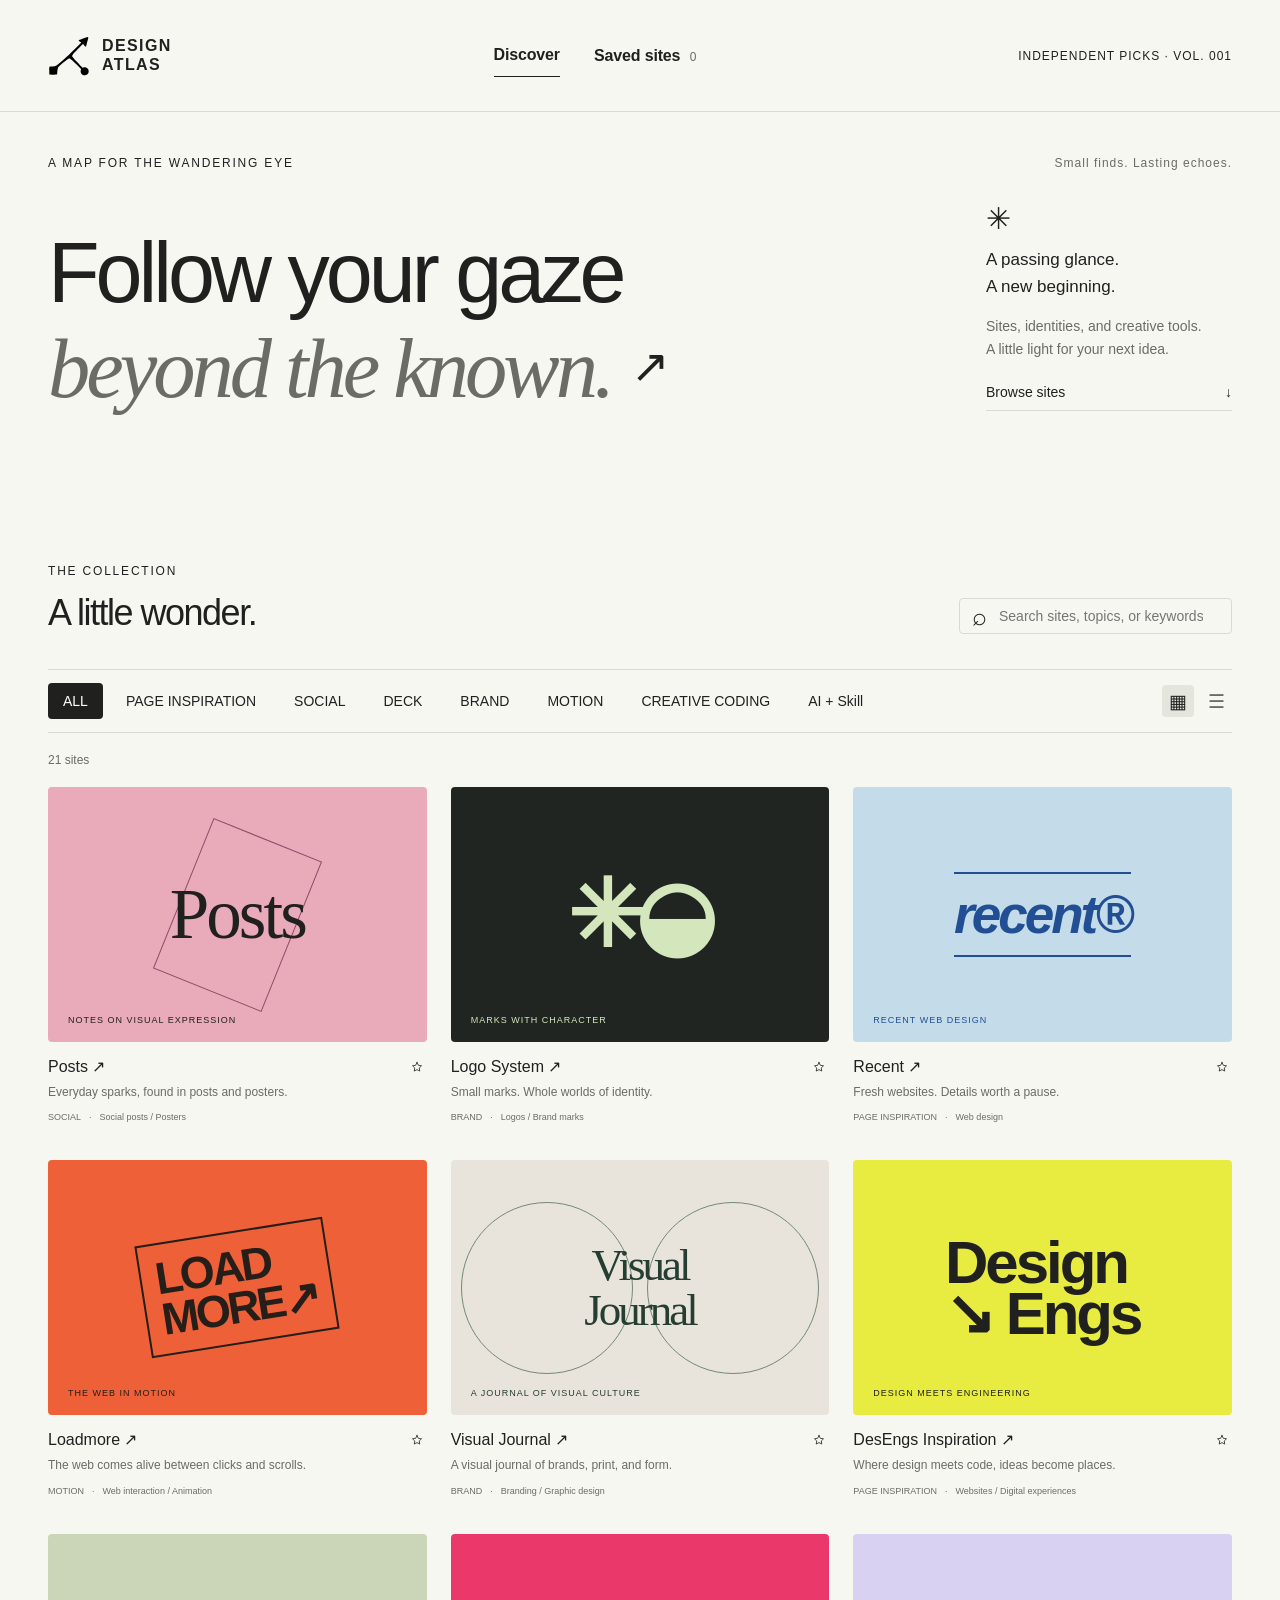
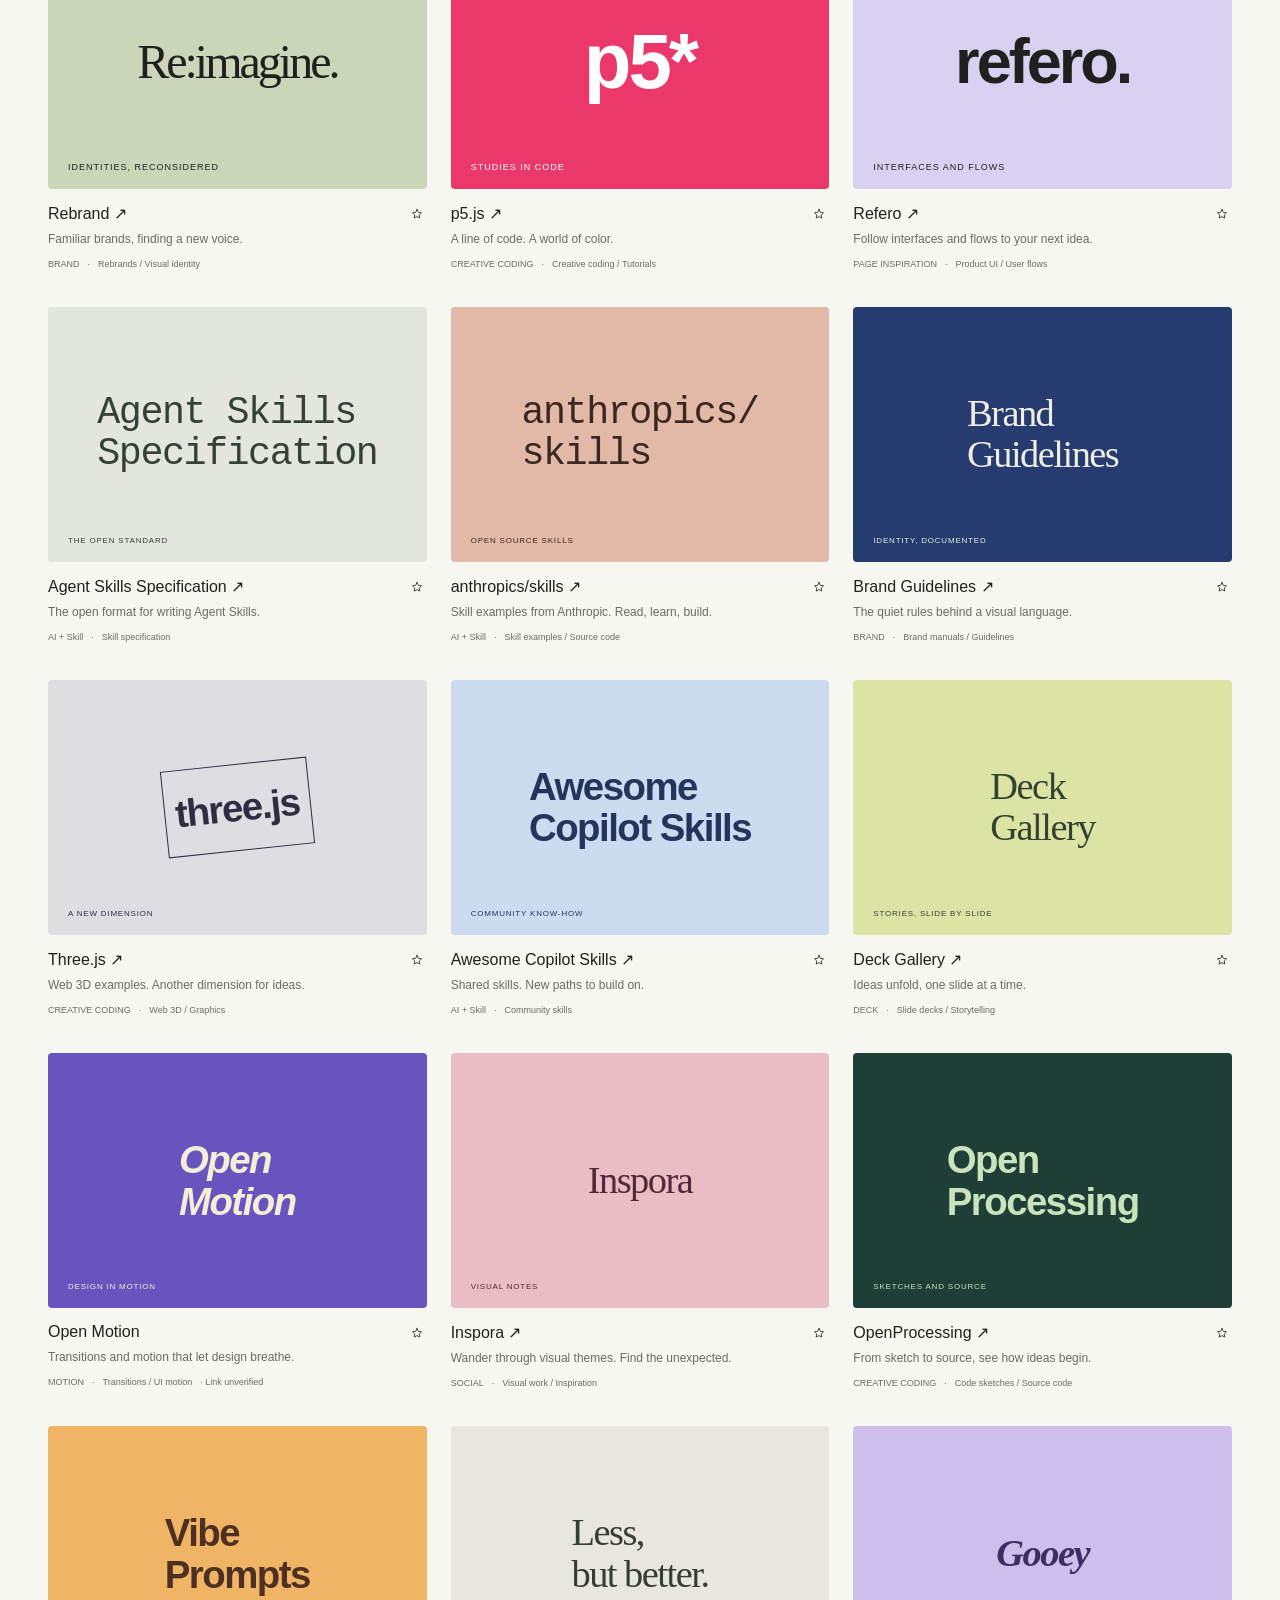
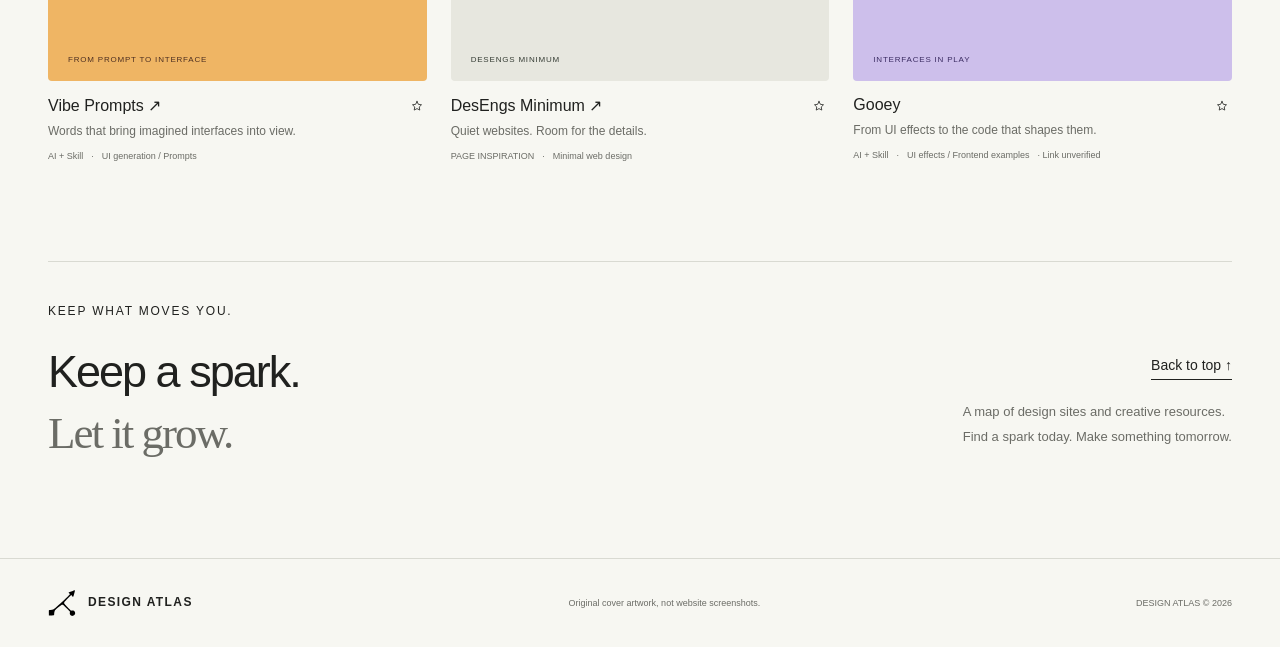
==== prototype/preview.html @ 6c162441 "feat: add Design Atlas site" ====
<!doctype html>
<html lang="en">
<head><meta charset="UTF-8"><meta name="viewport" content="width=device-width, initial-scale=1"><meta name="theme-color" content="#f7f7f2"><meta name="color-scheme" content="light"><meta name="description" content="A curated map of design sites, visual references, and creative tools. Wander, save, return."><meta property="og:type" content="website"><meta property="og:site_name" content="DESIGN ATLAS"><meta property="og:title" content="DESIGN ATLAS — Follow your gaze beyond the known."><meta property="og:description" content="A curated map of design sites, visual references, and creative tools."><meta property="og:image" content="social-card.png"><meta property="og:image:width" content="1200"><meta property="og:image:height" content="630"><meta property="og:image:alt" content="DESIGN ATLAS — Follow your gaze beyond the known."><meta name="twitter:card" content="summary_large_image"><meta name="twitter:title" content="DESIGN ATLAS"><meta name="twitter:description" content="A curated map of design sites, visual references, and creative tools."><meta name="twitter:image" content="social-card.png"><title>DESIGN ATLAS — Design sites & creative resources</title><link rel="icon" href="logo.svg" type="image/svg+xml"><link rel="apple-touch-icon" href="apple-touch-icon.png"><style>:root{--bg:#f7f7f2;--ink:#20211f;--muted:#6b6c66;--line:#d9dad2;--space:48px;--radius:4px;--sans:Arial,"PingFang SC","Microsoft YaHei",sans-serif}*{box-sizing:border-box}html{scroll-behavior:smooth;scroll-padding-top:24px}body{margin:0;background:var(--bg);color:var(--ink);font-family:var(--sans);-webkit-font-smoothing:antialiased}a{color:inherit;text-decoration:none}button,input{font:inherit;color:inherit}button{cursor:pointer;background:none;border:0}a:focus-visible,button:focus-visible,input:focus-visible{outline:2px solid #3a5fc9;outline-offset:5px}header,main,footer{max-width:1700px;margin:auto;padding-left:var(--space);padding-right:var(--space)}header{height:112px;display:flex;align-items:center;justify-content:space-between;border-bottom:1px solid var(--line)}.brand{display:flex;align-items:center;gap:12px;font-size:25px;font-weight:650;letter-spacing:-1px}.mark{font-size:51px;line-height:.8;transform:rotate(-7deg)}.brand-en{display:block;font-size:9px;letter-spacing:1.4px;margin-top:5px}nav{display:flex;gap:34px;align-items:center;font-size:13px}nav a,nav button{padding:12px 0}nav .current{border-bottom:1px solid var(--ink)}#saved-count{font-size:10px;margin-left:5px;color:var(--muted)}.edition{font-size:11px;letter-spacing:1px}.intro{padding:44px 0 55px}.eyebrow{font-size:10px;letter-spacing:1.8px}.intro>.eyebrow{display:flex;justify-content:space-between}.intro>.eyebrow span{letter-spacing:1px;color:var(--muted)}.intro-main{display:flex;justify-content:space-between;align-items:end;margin-top:31px}h1{margin:0;font-weight:500;font-size:clamp(46px,6.1vw,92px);line-height:1.18;letter-spacing:-4px}.serif{font-family:"Songti SC","STSong",Georgia,serif}h1 sup{font-family:Arial;font-size:46px;vertical-align:top;margin-left:20px;position:relative;top:20px}.intro-note{width:246px;padding-bottom:5px}.small-star{font-size:30px}.intro-note p{font-size:17px;line-height:1.6;margin:10px 0}.intro-note .muted{font-size:12px;color:var(--muted);margin-top:15px}.intro-note a{font-size:12px;display:flex;justify-content:space-between;border-bottom:1px solid var(--line);padding:14px 0 10px}.section-line{display:flex;align-items:center;justify-content:space-between;margin-bottom:17px}.section-line h2{font-size:12px;font-weight:500;margin:0}.section-line h2 span{font-size:9px;margin-left:14px;letter-spacing:1px;color:var(--muted)}.section-line>span{font-size:10px;color:var(--muted)}.feature-grid{display:grid;grid-template-columns:1.35fr 1fr;gap:24px}.cover{height:420px;position:relative;overflow:hidden;padding:24px;display:flex;flex-direction:column;justify-content:space-between;transition:filter .25s}.feature:hover .cover{filter:brightness(.95)}.cover-top,.cover-bottom{display:flex;justify-content:space-between;position:relative;z-index:2;font-size:9px;letter-spacing:1px}.rebrand{background:#cadb3e;color:#24271e}.reb-type{font-size:clamp(46px,5.7vw,86px);letter-spacing:-5px;line-height:.94;position:relative;z-index:2;font-weight:600}.reb-type em{font-family:Georgia,serif;font-weight:400}.reb-emblem{position:absolute;right:17px;bottom:32px;font-size:270px;line-height:1;color:#52602f;transform:rotate(12deg)}.creative{background:#6042d7;color:#f0f7ac}.creative-type{font-size:clamp(40px,4.7vw,68px);line-height:.97;letter-spacing:-3px;z-index:2}.creative-type em{font-family:Georgia,serif;font-weight:400}.orbit{position:absolute;right:-55px;top:10px;width:310px;height:390px;transform:rotate(28deg)}.orbit i{position:absolute;border:1px solid #c4eda9;border-radius:50%;height:100%;width:100%}.orbit i:nth-child(2){width:75%;left:12.5%}.orbit i:nth-child(3){width:50%;left:25%}.orbit i:nth-child(4){width:25%;left:37.5%}.orbit i:nth-child(5){height:50%;top:25%}.feature-info{display:flex;justify-content:space-between;align-items:start;padding:19px 0}.feature-info h3{font-size:19px;font-weight:500;margin:0}.feature-info h3 span{font-size:15px;margin-left:8px}.feature-info p{font-size:12px;color:var(--muted);margin:9px 0 0}.tag{font-size:10px;border:1px solid var(--line);border-radius:var(--radius);padding:6px 10px;white-space:nowrap}.library{padding-top:90px}.library-heading{display:flex;justify-content:space-between;align-items:end;margin-bottom:35px}.library-heading h2{font-size:36px;font-weight:500;letter-spacing:-1.5px;margin:13px 0 0}.library-heading sup{font:12px Arial;vertical-align:top;margin:5px 0 0 12px;color:var(--muted)}.search{display:flex;align-items:center;gap:10px;width:300px;height:36px;border:1px solid var(--line);padding:0 12px;transition:border-color .2s}.search:hover,.search:focus-within{border-color:var(--ink)}.search>span{font-size:25px}.search input{width:100%;background:transparent;border:0;font-size:12px;min-width:0}.search input:focus{outline:none}.search kbd{font-size:11px;border:1px solid var(--line);padding:2px 5px;color:var(--muted)}.toolbar{border-top:1px solid var(--line);border-bottom:1px solid var(--line);display:flex;justify-content:space-between;align-items:center;gap:20px;padding:13px 0}.filters{display:flex;gap:8px;flex-wrap:wrap}.filters button{font-size:12px;padding:10px 15px;border-radius:var(--radius)}.filters button.active{background:var(--ink);color:white}.filters button span{margin-left:8px;font-size:9px}.filters button:hover:not(.active){background:#e7e8e0}.views{display:flex;gap:6px}.views button{height:32px;width:32px;font-size:19px;color:var(--muted)}.views button.active{color:var(--ink);background:#e4e5dc}.results-bar{display:flex;align-items:center;gap:18px;margin:20px 0;font-size:10px;color:var(--muted)}.results-bar button{font-size:10px;text-decoration:underline}.collection{display:grid;grid-template-columns:repeat(3,minmax(0,1fr));gap:38px 24px}.site{min-width:0}.site-art{display:flex;height:255px;position:relative;overflow:hidden;align-items:center;justify-content:center;padding:24px;transition:transform .25s}.site-art:hover{transform:translateY(-3px)}.art-title{font-size:48px;letter-spacing:-3px;font-weight:600;position:relative;z-index:1}.art-label{position:absolute;left:20px;bottom:17px;font:9px Arial;letter-spacing:1px}.art-number{position:absolute;top:18px;right:18px;font-size:10px}.site-info{padding-top:15px;display:flex;justify-content:space-between;align-items:start;gap:12px}.site h3{font-size:16px;font-weight:500;margin:0 0 7px}.site p{font-size:11px;color:var(--muted);margin:0;line-height:1.6}.site-meta{display:flex;gap:8px;margin-top:10px;font-size:9px;color:var(--muted)}.save{display:flex;align-items:center;justify-content:center;flex-shrink:0;width:20px;height:20px;padding:0;border:0;border-radius:var(--radius);font-size:17px;transition:background .2s}.save[aria-pressed=true]{background:transparent;color:var(--ink)}.posts{background:#e9aaba}.posts .art-title{font-family:Georgia;font-size:71px;font-weight:400}.posts:before{content:"";width:115px;height:160px;position:absolute;border:1px solid #8c4c67;transform:rotate(22deg)}.logo{background:#202521;color:#d4e7bc}.logo .art-title{font-size:93px;letter-spacing:-18px;margin-left:-15px}.recent{background:#c4dbea;color:#224f94}.recent .art-title{font-size:53px;font-style:italic;border-top:2px solid;border-bottom:2px solid;padding:10px 0}.loadmore{background:#ee6037;color:#251e19}.loadmore .art-title{font-size:45px;line-height:.9;transform:rotate(-9deg);border:2px solid;padding:14px}.visual{background:#e8e4db;color:#263d32}.visual .art-title{font-family:Georgia;font-size:45px;font-weight:400;text-align:center;line-height:1}.visual:before,.visual:after{content:"";position:absolute;width:170px;height:170px;border:1px solid #738977;border-radius:50%}.visual:before{left:10px}.visual:after{right:10px}.desengs{background:#e8eb40}.desengs .art-title{font-size:60px;line-height:.85}.mini-rebrand{background:#cbd5b8}.mini-rebrand .art-title{font-family:Georgia;font-weight:400;font-size:48px}.p5{background:#eb386b;color:white}.p5 .art-title{font-size:78px}.refero{background:#d8d1f2}.refero .art-title{font-size:63px}.collection.list{display:block}.list .site{display:grid;grid-template-columns:145px 1fr;gap:24px;border-bottom:1px solid var(--line);padding:18px 0}.list .site-art{height:96px;padding:10px}.list .art-title{font-size:25px;letter-spacing:-1px}.list .art-label,.list .art-number{display:none}.list .site-info{align-items:center;padding:0}.list .site-meta{margin-top:7px}#empty{text-align:center;padding:80px 20px;border-bottom:1px solid var(--line)}#empty h3{font-size:25px;font-weight:400}#empty p{font-size:13px;color:var(--muted)}#empty button{margin:15px 0;text-decoration:underline}.about{position:relative;margin-top:100px;border-top:1px solid var(--line);padding:42px 0 70px}.about h2{font-size:45px;line-height:1.35;font-weight:400;letter-spacing:-2px;margin:24px 0}.about h2 span{font-family:"Songti SC",Georgia,serif;color:var(--muted)}.about p{font-size:13px;line-height:1.9;color:var(--muted)}.about-return{font-size:12px;border-bottom:1px solid;padding-bottom:6px}footer{border-top:1px solid var(--line);display:flex;justify-content:space-between;align-items:center;gap:20px;padding-top:30px;padding-bottom:30px}footer .brand{font-size:18px}footer .mark{font-size:30px}footer p,footer>span{font-size:9px;color:var(--muted)}#toast{position:fixed;bottom:25px;left:50%;transform:translate(-50%,20px);background:var(--ink);color:white;padding:12px 22px;font-size:12px;opacity:0;pointer-events:none;transition:.2s;z-index:10}#toast.show{opacity:1;transform:translate(-50%,0)}.skip{position:fixed;top:-100px;left:20px;z-index:20;background:white;padding:12px}.skip:focus{top:10px}[hidden]{display:none!important}@media(min-width:1500px){.cover{height:490px}.site-art{height:300px}}@media(max-width:1000px){:root{--space:28px}.edition{display:none}.cover{height:340px}.reb-emblem{font-size:210px;right:0}.site-art{height:210px}.art-title{font-size:37px}.intro-note{width:220px}.intro-main{gap:20px}.creative-type{font-size:46px}.collection{gap:30px 18px}.desengs .art-title{font-size:45px}}@media(max-width:700px){:root{--space:20px}header{height:85px}nav{gap:18px;font-size:11px}.brand{font-size:21px}.mark{font-size:42px}.brand-en{font-size:7px}.intro{padding:27px 0 38px}.intro>.eyebrow span{display:none}.intro-main{display:block;margin-top:24px}h1{font-size:53px;letter-spacing:-3px}h1 sup{font-size:27px;top:14px;margin-left:8px}.intro-note{width:100%;display:flex;align-items:center;justify-content:space-between;margin-top:23px;gap:15px}.small-star,.intro-note>p:not(.muted){display:none}.intro-note .muted{font-size:11px;margin:0}.intro-note a{width:125px;padding-top:5px}.feature-grid{grid-template-columns:1fr;gap:20px}.cover{height:340px}.reb-type{font-size:69px}.reb-emblem{font-size:240px}.creative-type{font-size:61px}.library{padding-top:50px}.library-heading{display:block;margin-bottom:24px}.library-heading h2{font-size:29px}.search{width:100%;margin-top:25px}.toolbar{align-items:start;gap:6px}.filters{gap:0}.filters button{padding:9px;font-size:11px}.views{gap:0}.views button{width:28px}.collection{grid-template-columns:repeat(2,minmax(0,1fr));gap:28px 14px}.site-art{height:180px;padding:12px}.art-title,.mini-rebrand .art-title{font-size:29px;letter-spacing:-1px}.posts .art-title{font-size:44px}.logo .art-title{font-size:68px}.recent .art-title{font-size:29px}.loadmore .art-title{font-size:25px}.visual .art-title{font-size:28px}.desengs .art-title{font-size:36px}.p5 .art-title{font-size:55px}.refero .art-title{font-size:40px}.art-label{font-size:7px;left:12px;bottom:12px}.site h3{font-size:14px}.site p{font-size:10px}.site-meta{font-size:8px;gap:5px}.save{width:20px;height:20px;font-size:14px}.site-info{gap:6px}.about{margin-top:65px;padding-bottom:40px}.about h2{font-size:35px}.about p{position:static;font-size:12px;margin-bottom:25px}footer{flex-wrap:wrap;gap:15px}footer p{order:3;width:100%;margin:0}.list .site{grid-template-columns:95px 1fr;gap:14px}}@media(prefers-reduced-motion:reduce){html{scroll-behavior:auto}*{transition:none!important}}
.brand-name{font-size:16px;font-weight:650;line-height:1.15;letter-spacing:1.4px}footer .brand-name{font-size:12px}
.logo-mark{display:block;width:42px;height:auto;flex-shrink:0}footer .logo-mark{width:28px}@media(max-width:700px){header .logo-mark{width:34px}}
button,input,select,textarea,.search,.site,.site-art,.cover,.tag,.search kbd,#toast{border-radius:var(--radius)}
.save-icon{width:12px;height:12px;display:block;fill:none;stroke:currentColor;stroke-width:1.6;stroke-linecap:round;stroke-linejoin:round}.save[aria-pressed=true] .save-icon{fill:currentColor}
.about{display:grid;grid-template-columns:minmax(0,1fr) minmax(0,1fr);column-gap:32px}.about>.eyebrow{grid-column:1/-1}.about-aside{align-self:center;justify-self:end;display:flex;flex-direction:column;align-items:flex-end;gap:20px;max-width:100%;min-width:0}.about-aside p{position:static;margin:0}.about-return{align-self:flex-end}
@media(max-width:700px){.about{grid-template-columns:minmax(0,1fr)}.save-icon{width:12px;height:12px}.about-aside{width:100%}}

.resource-art .art-title{font-size:clamp(24px,3vw,46px);line-height:1.08;letter-spacing:-1.5px;max-width:100%;overflow-wrap:anywhere}.resource-art .art-label{font-size:8px;letter-spacing:.8px}.skill-spec{background:#e3e6de;color:#344137}.skill-spec .art-title,.anthropic-art .art-title{font-family:monospace;font-weight:500}.anthropic-art{background:#e2b8a6;color:#3b2721}.guidelines-art{background:#263c71;color:#efeddf}.guidelines-art .art-title{font-family:Georgia,serif;font-weight:400}.three-art{background:#dedde2;color:#302c41}.three-art .art-title{border:1px solid;padding:22px 10px;transform:rotate(-6deg)}.copilot-art{background:#ccdbf0;color:#25345b}.deck-art{background:#dce4a5;color:#334231}.deck-art .art-title{font-family:Georgia,serif;font-weight:400}.motion-art{background:#6754be;color:#f2efd6}.motion-art .art-title{font-style:italic}.inspora-art{background:#e9bdc3;color:#522938}.inspora-art .art-title{font-family:Georgia,serif;font-weight:400}.processing-art{background:#203e38;color:#c9e3ba}.vibe-art{background:#efb564;color:#4e3022}.site-meta{flex-wrap:wrap}.link-pending{white-space:nowrap}.collection.list .resource-art .art-title{font-size:20px;letter-spacing:-.5px}.collection.list .three-art .art-title{padding:7px 3px}@media(max-width:700px){.resource-art .art-title{font-size:23px;letter-spacing:-.8px}.resource-art .art-label{font-size:6px;letter-spacing:.3px}.three-art .art-title{padding:18px 5px}.collection.list .resource-art .art-title{font-size:15px}}

.minimum-art{background:#e7e7df;color:#363d35}.minimum-art .art-title{font-family:Georgia,serif;font-weight:400}.gooey-art{background:#cdbfeb;color:#3c2d63}.gooey-art .art-title{font-family:Georgia,serif;font-weight:700;font-style:italic}

.library-heading h1{font-size:36px;font-weight:500;line-height:1.3;letter-spacing:-1.5px;margin:13px 0 0}.favorites-toolbar{justify-content:flex-end}.empty-discover{display:inline-block;font-size:13px;text-decoration:underline;margin:15px}.favorites-toolbar+.results-bar{margin-top:20px}[data-page="favorites"] #library{min-height:50vh}@media(max-width:700px){.library-heading h1{font-size:29px}}
.intro h1 .serif{color:var(--muted);font-style:italic}
.intro h1{font-size:clamp(52px,6.6vw,100px);line-height:1.12}
@media(max-width:700px){.intro h1{font-size:58px;line-height:1.08}}
header nav{font-size:16px;font-weight:600;letter-spacing:-.15px}
header #saved-count{font-size:11px;font-weight:400;letter-spacing:0}
@media(max-width:700px){header nav{font-size:14px;font-weight:600}}
@media(max-width:700px){
  .site h3{font-size:16px}
  .site p{font-size:14px;line-height:1.5}
  .site-meta{font-size:11px;line-height:1.4}
  .art-label,.resource-art .art-label{font-size:10px}
  .search input{font-size:14px}
  #empty p,.empty-discover{font-size:14px}
  .about p{font-size:14px}
  footer p,footer>span{font-size:11px}
}
@media(min-width:701px){
  .search{width:273px}
  .eyebrow{font-size:12px}
  .edition,header #saved-count{font-size:12px}
  .intro-note .muted,.intro-note a{font-size:14px}
  .search input{font-size:14px}
  .filters button{font-size:14px}
  .results-bar,.results-bar button{font-size:12px}
  .site p{font-size:12px}
  .about-return{font-size:14px}
  #toast{font-size:14px}
}
.noscript{margin:0;padding:12px var(--space);background:var(--ink);color:#fff;text-align:center;font-size:14px}
.save{position:relative}
.save::before{content:"";position:absolute;inset:-12px}
</style></head>
<body data-page="discover">
<a class="skip" href="#library">Skip to collection</a>
<noscript><p class="noscript">JavaScript is required for search, filters, and saved sites.</p></noscript>
<header><a class="brand" href="preview.html"><svg class="logo-mark" aria-hidden="true" focusable="false" width="200" height="200" viewBox="0 0 200 200" fill="none" xmlns="http://www.w3.org/2000/svg"><path fill-rule="evenodd" clip-rule="evenodd" d="M180.343 11.7391C176.427 13.2527 167.527 16.5143 160.564 18.9876C153.602 21.4608 147.412 23.9453 146.809 24.5072C145.011 26.1826 146.364 27.8939 152.621 31.8593C155.883 33.9261 158.56 35.8525 158.569 36.1411C158.579 36.4296 144.791 50.2905 127.93 66.9427C91.0803 103.336 49.4976 140.283 40.2982 144.806C33.2364 148.278 26.5401 149.889 16.5756 150.514C12.2243 150.786 8.03438 151.335 7.26459 151.734C5.97897 152.399 5.88246 153.925 6.07787 170.555L6.29069 188.652L23.9918 188.867C35.109 189.002 42.0521 188.781 42.6589 188.274C43.2681 187.765 43.8085 183.854 44.121 177.697C44.7128 166.022 46.8884 156.787 50.3125 151.411C52.8734 147.39 64.2565 137.757 85.7852 121.391C98.4997 111.726 100.784 110.798 105.82 113.254C109.065 114.837 143.817 147.515 153.978 158.538L157.676 162.551L156.583 165.639C155.036 170.014 155.179 176.88 156.898 180.682C160.124 187.818 169.561 193.045 177.01 191.822C181.493 191.086 187.623 187.661 189.943 184.598C198.053 173.885 193.488 158.742 180.84 154.401C176.319 152.849 173.031 152.862 168.389 154.45L164.687 155.716L156.052 147.077C143.016 134.034 119.71 108.877 117.249 105.19C114.384 100.899 114.445 97.7052 117.472 93.4943C119.954 90.0431 165.55 43.1807 166.409 43.1991C166.676 43.2046 169.03 45.8788 171.641 49.1427C179.247 58.6509 180.477 58.2444 183.872 45.104C185.106 40.3249 187.577 30.9203 189.361 24.2059C193.831 7.38475 193.346 6.71522 180.343 11.7391Z" fill="black"/></svg><span class="brand-name">DESIGN<br>ATLAS</span></a><nav aria-label="Main navigation"><a class="current" href="preview.html#library" id="explore" aria-current="page">Discover</a><a id="saved-nav" href="favorites-preview.html">Saved sites <span id="saved-count">0</span></a></nav><span class="edition">INDEPENDENT PICKS · VOL. 001</span></header>
<main>
<section class="intro"><div class="eyebrow">A MAP FOR THE WANDERING EYE <span>Small finds. Lasting echoes.</span></div><div class="intro-main"><h1>Follow your gaze<br><span class="serif">beyond the known.</span><sup>↗</sup></h1><div class="intro-note"><span class="small-star">✳</span><p>A passing glance.<br>A new beginning.</p><p class="muted">Sites, identities, and creative tools.<br>A little light for your next idea.</p><a href="#library">Browse sites <span>↓</span></a></div></div></section>
<section id="library" class="library" aria-labelledby="library-title"><div class="library-heading"><div><span class="eyebrow">THE COLLECTION</span><h2 id="library-title">A little wonder.</h2></div><label class="search"><span aria-hidden="true">⌕</span><input type="search" id="search" placeholder="Search sites, topics, or keywords" aria-label="Search sites, topics, or keywords"></label></div>
<div class="toolbar"><div class="filters" aria-label="Site categories"><button class="active" data-filter="ALL" aria-pressed="true">ALL</button><button data-filter="PAGE INSPIRATION" aria-pressed="false">PAGE INSPIRATION</button><button data-filter="SOCIAL" aria-pressed="false">SOCIAL</button><button data-filter="DECK" aria-pressed="false">DECK</button><button data-filter="BRAND" aria-pressed="false">BRAND</button><button data-filter="MOTION" aria-pressed="false">MOTION</button><button data-filter="CREATIVE CODING" aria-pressed="false">CREATIVE CODING</button><button data-filter="AI + Skill" aria-pressed="false">AI + Skill</button></div><div class="views" aria-label="View options"><button id="grid-view" class="active" aria-label="Grid view" aria-pressed="true">▦</button><button id="list-view" aria-label="List view" aria-pressed="false">☰</button></div></div>
<div class="results-bar"><span id="result-count" role="status" aria-live="polite">21 sites</span></div><div id="collection" class="collection"></div><div id="empty" hidden><h3>No sites found</h3><p>Try another word, or clear filters to see all sites.</p><button id="reset">View all sites ↗</button></div>
</section>
<section id="about" class="about"><span class="eyebrow">KEEP WHAT MOVES YOU.</span><h2>Keep a spark.<br><span>Let it grow.</span></h2><div class="about-aside"><a class="about-return" href="#">Back to top <span aria-hidden="true">↑</span></a><p>A map of design sites and creative resources.<br>Find a spark today. Make something tomorrow.</p></div></section>
</main><footer><a class="brand" href="#"><svg class="logo-mark" aria-hidden="true" focusable="false" width="200" height="200" viewBox="0 0 200 200" fill="none" xmlns="http://www.w3.org/2000/svg"><path fill-rule="evenodd" clip-rule="evenodd" d="M180.343 11.7391C176.427 13.2527 167.527 16.5143 160.564 18.9876C153.602 21.4608 147.412 23.9453 146.809 24.5072C145.011 26.1826 146.364 27.8939 152.621 31.8593C155.883 33.9261 158.56 35.8525 158.569 36.1411C158.579 36.4296 144.791 50.2905 127.93 66.9427C91.0803 103.336 49.4976 140.283 40.2982 144.806C33.2364 148.278 26.5401 149.889 16.5756 150.514C12.2243 150.786 8.03438 151.335 7.26459 151.734C5.97897 152.399 5.88246 153.925 6.07787 170.555L6.29069 188.652L23.9918 188.867C35.109 189.002 42.0521 188.781 42.6589 188.274C43.2681 187.765 43.8085 183.854 44.121 177.697C44.7128 166.022 46.8884 156.787 50.3125 151.411C52.8734 147.39 64.2565 137.757 85.7852 121.391C98.4997 111.726 100.784 110.798 105.82 113.254C109.065 114.837 143.817 147.515 153.978 158.538L157.676 162.551L156.583 165.639C155.036 170.014 155.179 176.88 156.898 180.682C160.124 187.818 169.561 193.045 177.01 191.822C181.493 191.086 187.623 187.661 189.943 184.598C198.053 173.885 193.488 158.742 180.84 154.401C176.319 152.849 173.031 152.862 168.389 154.45L164.687 155.716L156.052 147.077C143.016 134.034 119.71 108.877 117.249 105.19C114.384 100.899 114.445 97.7052 117.472 93.4943C119.954 90.0431 165.55 43.1807 166.409 43.1991C166.676 43.2046 169.03 45.8788 171.641 49.1427C179.247 58.6509 180.477 58.2444 183.872 45.104C185.106 40.3249 187.577 30.9203 189.361 24.2059C193.831 7.38475 193.346 6.71522 180.343 11.7391Z" fill="black"/></svg><span class="brand-name">DESIGN ATLAS</span></a><p>Original cover artwork, not website screenshots.</p><span>DESIGN ATLAS © 2026</span></footer><div id="toast" role="status" aria-live="polite"></div>
<script>const sites=[
 {id:'posts',name:'Posts',url:'https://posts.design/',category:'SOCIAL',"contentType":"Social posts / Posters",description:'Everyday sparks, found in posts and posters.',art:'posts',title:'Posts',label:'NOTES ON VISUAL EXPRESSION'},
 {id:'logo',name:'Logo System',url:'https://logosystem.co/',category:'BRAND',"contentType":"Logos / Brand marks",description:'Small marks. Whole worlds of identity.',art:'logo',title:'✳ ◒',label:'MARKS WITH CHARACTER'},
 {id:'recent',name:'Recent',url:'https://recent.design/',category:'PAGE INSPIRATION',"contentType":"Web design",description:'Fresh websites. Details worth a pause.',art:'recent',title:'recent®',label:'RECENT WEB DESIGN'},
 {id:'loadmore',name:'Loadmore',url:'https://loadmo.re/',category:'MOTION',"contentType":"Web interaction / Animation",description:'The web comes alive between clicks and scrolls.',art:'loadmore',title:'LOAD<br>MORE↗',label:'THE WEB IN MOTION'},
 {id:'visual',name:'Visual Journal',url:'https://visualjournal.it/',category:'BRAND',"contentType":"Branding / Graphic design",description:'A visual journal of brands, print, and form.',art:'visual',title:'Visual<br>Journal',label:'A JOURNAL OF VISUAL CULTURE'},
 {id:'desengs',name:'DesEngs Inspiration',url:'https://desengs.com/inspiration/',category:'PAGE INSPIRATION',"contentType":"Websites / Digital experiences",description:'Where design meets code, ideas become places.',art:'desengs',title:'Design<br>↘ Engs',label:'DESIGN MEETS ENGINEERING'},
 {id:'rebrand',name:'Rebrand',url:'https://www.rebrand.gallery/',category:'BRAND',"contentType":"Rebrands / Visual identity",description:'Familiar brands, finding a new voice.',art:'mini-rebrand',title:'Re:imagine.',label:'IDENTITIES, RECONSIDERED'},
 {id:'p5',name:'p5.js',url:'https://p5js.org/',category:'CREATIVE CODING',"contentType":"Creative coding / Tutorials",description:'A line of code. A world of color.',art:'p5',title:'p5*',label:'STUDIES IN CODE'},
 {id:'refero',name:'Refero',url:'https://refero.design/',category:'PAGE INSPIRATION',"contentType":"Product UI / User flows",description:'Follow interfaces and flows to your next idea.',art:'refero',title:'refero.',label:'INTERFACES AND FLOWS'},
 {"id":"agent-spec","name":"Agent Skills Specification","url":"https://agentskills.io/specification","category":"AI + Skill","contentType":"Skill specification","description":"The open format for writing Agent Skills.","art":"resource-art skill-spec","title":"Agent Skills<br>Specification","label":"THE OPEN STANDARD"},
 {"id":"anthropic-skills","name":"anthropics/skills","url":"https://github.com/anthropics/skills","category":"AI + Skill","contentType":"Skill examples / Source code","description":"Skill examples from Anthropic. Read, learn, build.","art":"resource-art anthropic-art","title":"anthropics/<br>skills","label":"OPEN SOURCE SKILLS"},
 {"id":"brand-guidelines","name":"Brand Guidelines","url":"https://www.brandguidelines.net/","category":"BRAND","contentType":"Brand manuals / Guidelines","description":"The quiet rules behind a visual language.","art":"resource-art guidelines-art","title":"Brand<br>Guidelines","label":"IDENTITY, DOCUMENTED"},
 {"id":"threejs","name":"Three.js","url":"https://threejs.org/","category":"CREATIVE CODING","contentType":"Web 3D / Graphics","description":"Web 3D examples. Another dimension for ideas.","art":"resource-art three-art","title":"three.js","label":"A NEW DIMENSION"},
 {"id":"copilot-skills","name":"Awesome Copilot Skills","url":"https://awesome-copilot.github.com/skills/","category":"AI + Skill","contentType":"Community skills","description":"Shared skills. New paths to build on.","art":"resource-art copilot-art","title":"Awesome<br>Copilot Skills","label":"COMMUNITY KNOW-HOW"},
 {"id":"deck-gallery","name":"Deck Gallery","url":"https://deck.gallery/","category":"DECK","contentType":"Slide decks / Storytelling","description":"Ideas unfold, one slide at a time.","art":"resource-art deck-art","title":"Deck<br>Gallery","label":"STORIES, SLIDE BY SLIDE"},
 {"id":"open-motion","name":"Open Motion","url":null,"category":"MOTION","contentType":"Transitions / UI motion","description":"Transitions and motion that let design breathe.","art":"resource-art motion-art","title":"Open<br>Motion","label":"DESIGN IN MOTION"},
 {"id":"inspora","name":"Inspora","url":"https://www.inspora.design/","category":"SOCIAL","contentType":"Visual work / Inspiration","description":"Wander through visual themes. Find the unexpected.","art":"resource-art inspora-art","title":"Inspora","label":"VISUAL NOTES"},
 {"id":"openprocessing","name":"OpenProcessing","url":"https://openprocessing.org/","category":"CREATIVE CODING","contentType":"Code sketches / Source code","description":"From sketch to source, see how ideas begin.","art":"resource-art processing-art","title":"Open<br>Processing","label":"SKETCHES AND SOURCE"},
 {"id":"vibe-prompts","name":"Vibe Prompts","url":"https://vibeprompts.dev/","category":"AI + Skill","contentType":"UI generation / Prompts","description":"Words that bring imagined interfaces into view.","art":"resource-art vibe-art","title":"Vibe<br>Prompts","label":"FROM PROMPT TO INTERFACE"},
 {"id":"desengs-minimum","name":"DesEngs Minimum","url":"https://desengs.com/minimum/","category":"PAGE INSPIRATION","contentType":"Minimal web design","description":"Quiet websites. Room for the details.","art":"resource-art minimum-art","title":"Less,<br>but better.","label":"DESENGS MINIMUM"},
 {"id":"gooey","name":"Gooey","url":null,"category":"AI + Skill","contentType":"UI effects / Frontend examples","description":"From UI effects to the code that shapes them.","art":"resource-art gooey-art","title":"Gooey","label":"INTERFACES IN PLAY"}
];
</script><script>const STORAGE_KEY='design-atlas-saved';
const onlySaved=document.body.dataset.page==='favorites';
const validSaved=value=>new Set(Array.isArray(value)?value.filter(id=>sites.some(s=>s.id===id)):[]);
let saved=new Set();
function readSaved(){try{saved=validSaved(JSON.parse(localStorage.getItem(STORAGE_KEY)||'[]'))}catch{}}
readSaved();
// Local-file origins can isolate storage by filename. Carry bookmarks between our pages.
if(location.protocol==='file:'){
  const url=new URL(location.href);
  if(url.searchParams.has('saved')){
    try{saved=validSaved(JSON.parse(url.searchParams.get('saved')));localStorage.setItem(STORAGE_KEY,JSON.stringify([...saved]))}catch{}
    url.searchParams.delete('saved');
    try{history.replaceState(null,'',url.href)}catch{}
  }
}
let category='ALL';const $=s=>document.querySelector(s);let toastTimer;
function notify(message){$('#toast').textContent=message;$('#toast').classList.add('show');clearTimeout(toastTimer);toastTimer=setTimeout(()=>$('#toast').classList.remove('show'),2200)}
function render(){const term=$('#search').value.trim().toLowerCase();const filtered=sites.filter(s=>(category==='ALL'||s.category===category)&&(!onlySaved||saved.has(s.id))&&[s.name,s.category,s.contentType,s.description].join(' ').toLowerCase().includes(term));$('#collection').innerHTML=filtered.map(s=>`<article class="site"><${s.url?'a':'div'} class="site-art ${s.art}" ${s.url?`href="${s.url}" target="_blank" rel="noopener noreferrer" aria-label="Visit ${s.name} (opens in a new tab)"`:`role="img" aria-label="${s.name} cover artwork; link unverified"`}><span class="art-title" aria-hidden="true">${s.title}</span><span class="art-label">${s.label}</span></${s.url?'a':'div'}><div class="site-info"><div><h3>${s.url?`<a href="${s.url}" target="_blank" rel="noopener noreferrer">${s.name} ↗</a>`:s.name}</h3><p>${s.description}</p><div class="site-meta"><span>${s.category}</span><span>·</span><span>${s.contentType}</span>${s.url?'':'<span class="link-pending">· Link unverified</span>'}</div></div><button class="save" data-id="${s.id}" aria-label="${saved.has(s.id)?'Unsave':'Save'} ${s.name}" aria-pressed="${saved.has(s.id)}"><svg class="save-icon" width="12" height="12" viewBox="0 0 24 24" aria-hidden="true" focusable="false"><path d="m12 3 2.78 5.63 6.22.91-4.5 4.39 1.06 6.2L12 17.2l-5.56 2.93 1.06-6.2L3 9.54l6.22-.91L12 3Z"/></svg></button></div></article>`).join('');$('#result-count').textContent=`${filtered.length} ${filtered.length===1?'site':'sites'}`;$('#saved-count').textContent=saved.size;$('#empty').hidden=filtered.length>0;$('#empty h3').textContent=onlySaved?(saved.size?'No saved sites found':'No saved sites yet'):'No sites found';
$('#empty p').textContent=onlySaved?(saved.size?'Try another word, or clear search to see your saved sites.':'Tap a star. Keep a little inspiration for later.'):'Try another word, or clear filters to see all sites.';
const clear=$('#clear');if(clear)clear.hidden=!term&&category==='ALL';
if(onlySaved){$('#reset').hidden=!term;clear.textContent='Clear search';}
$('#saved-nav').classList.toggle('current',onlySaved);$('#explore').classList.toggle('current',!onlySaved);document.querySelectorAll('[data-filter]').forEach(b=>{const active=b.dataset.filter===category;b.classList.toggle('active',active);b.setAttribute('aria-pressed',active)})}
$('#collection').addEventListener('click',e=>{const b=e.target.closest('.save');if(!b)return;const id=b.dataset.id;const adding=!saved.has(id);adding?saved.add(id):saved.delete(id);let persisted=true;try{localStorage.setItem(STORAGE_KEY,JSON.stringify([...saved]))}catch{persisted=false}render();const nextButton=document.querySelector(`[data-id="${id}"]`)||document.querySelector('.save')||$('#search');nextButton.focus();notify((adding?'Saved':'Removed from saved sites')+(persisted?'':' · Changes could not be stored and may be lost on refresh'))});
document.querySelectorAll('[data-filter]').forEach(b=>b.addEventListener('click',()=>{category=b.dataset.filter;render()}));$('#search').addEventListener('input',render);function reset(){category='ALL';$('#search').value='';render()}const clearButton=$('#clear');if(clearButton)clearButton.addEventListener('click',reset);$('#reset').addEventListener('click',reset);
if(!onlySaved)for(const mode of ['grid','list'])$('#'+mode+'-view').addEventListener('click',()=>{$('#collection').classList.toggle('list',mode==='list');for(const m of ['grid','list']){$('#'+m+'-view').classList.toggle('active',m===mode);$('#'+m+'-view').setAttribute('aria-pressed',m===mode)}});
document.addEventListener('keydown',e=>{if(e.key==='/'&&!['INPUT','TEXTAREA'].includes(document.activeElement.tagName)){e.preventDefault();$('#search').focus()}if(e.key==='Escape'&&document.activeElement===$('#search')){$('#search').value='';render();$('#search').blur()}});
document.addEventListener('click',e=>{
  if(location.protocol!=='file:')return;
  const link=e.target.closest('a[href]');
  if(!link)return;
  const url=new URL(link.getAttribute('href'),location.href);
  if(url.protocol!=='file:'||new URL('.',url).href!==new URL('.',location.href).href||!['index.html','favorites.html','preview.html','favorites-preview.html'].includes(url.pathname.split('/').pop()))return;
  if(link.getAttribute('href').startsWith('#'))return;
  url.searchParams.set('saved',JSON.stringify([...saved]));
  link.href=url.href;
});
window.addEventListener('storage',e=>{if(e.key===STORAGE_KEY||e.key===null){readSaved();render()}});
window.addEventListener('pageshow',e=>{if(e.persisted){readSaved();render()}});
render();
</script></body></html>
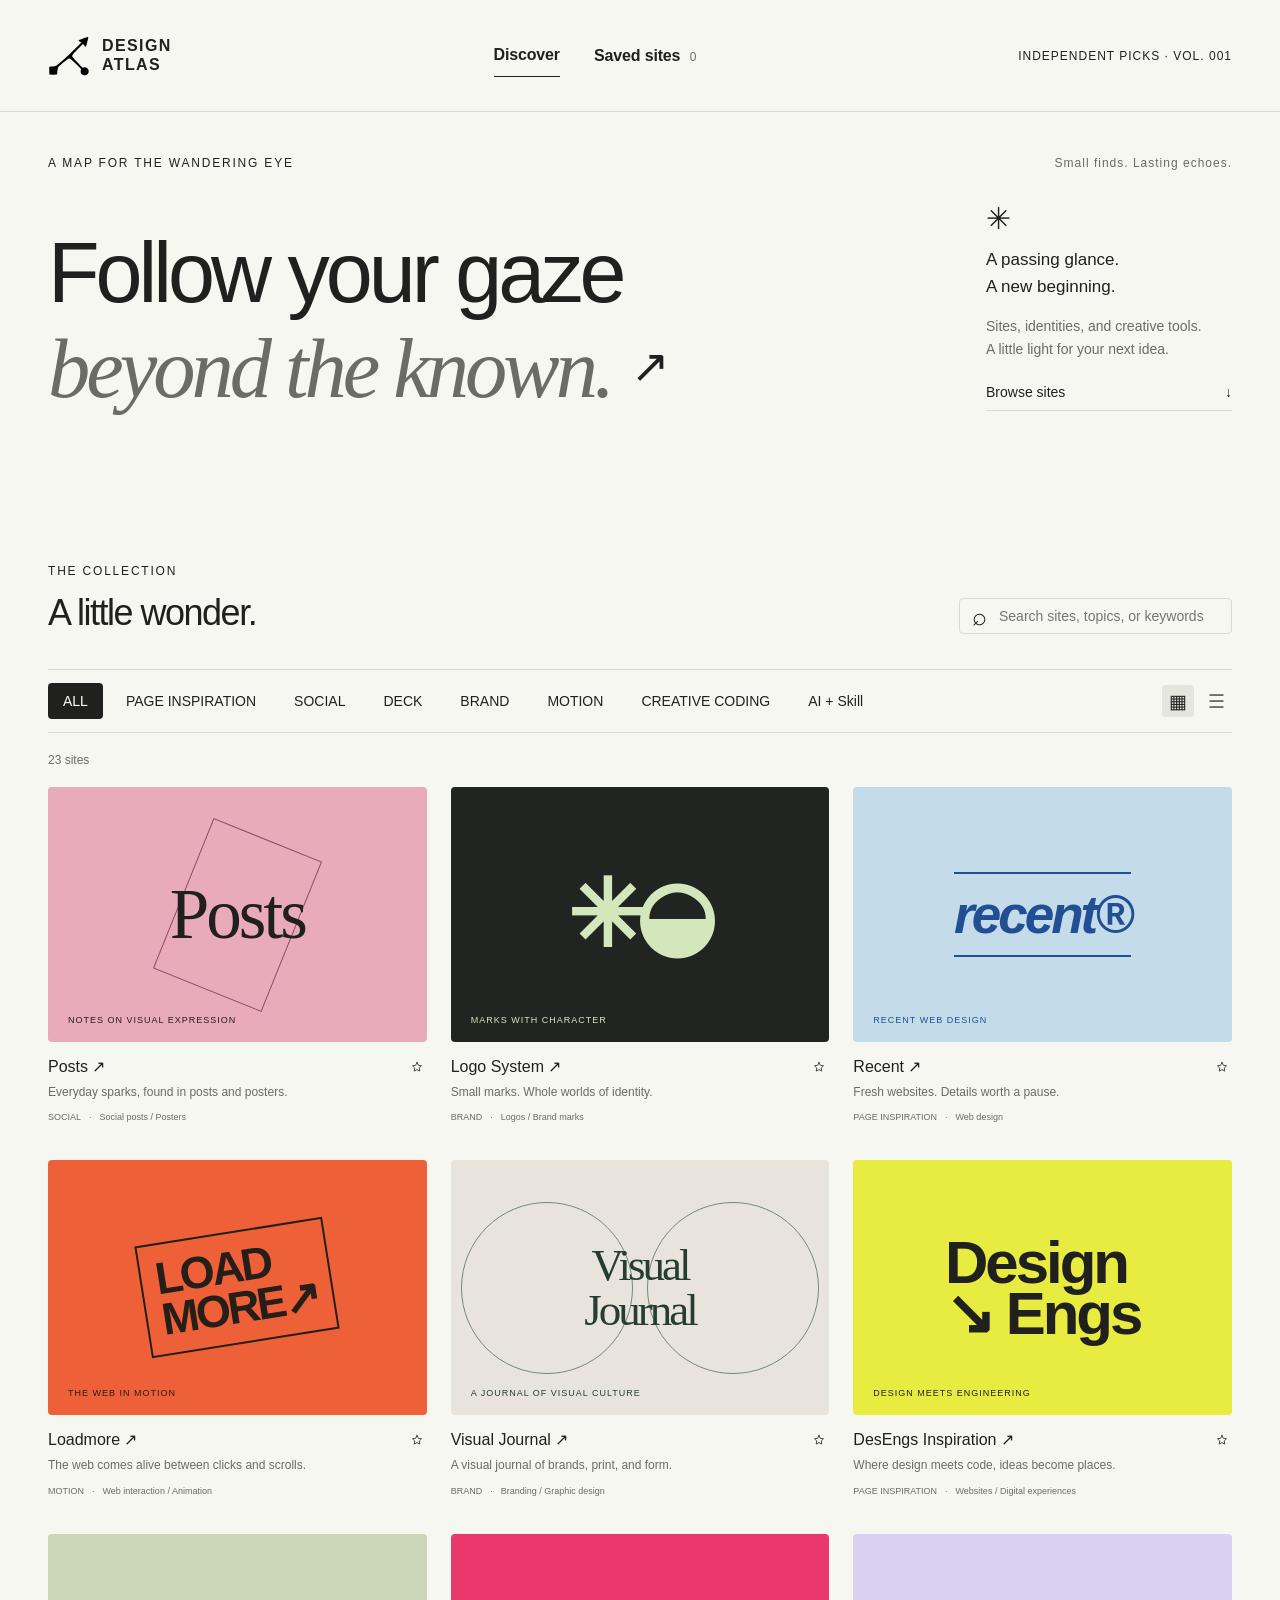
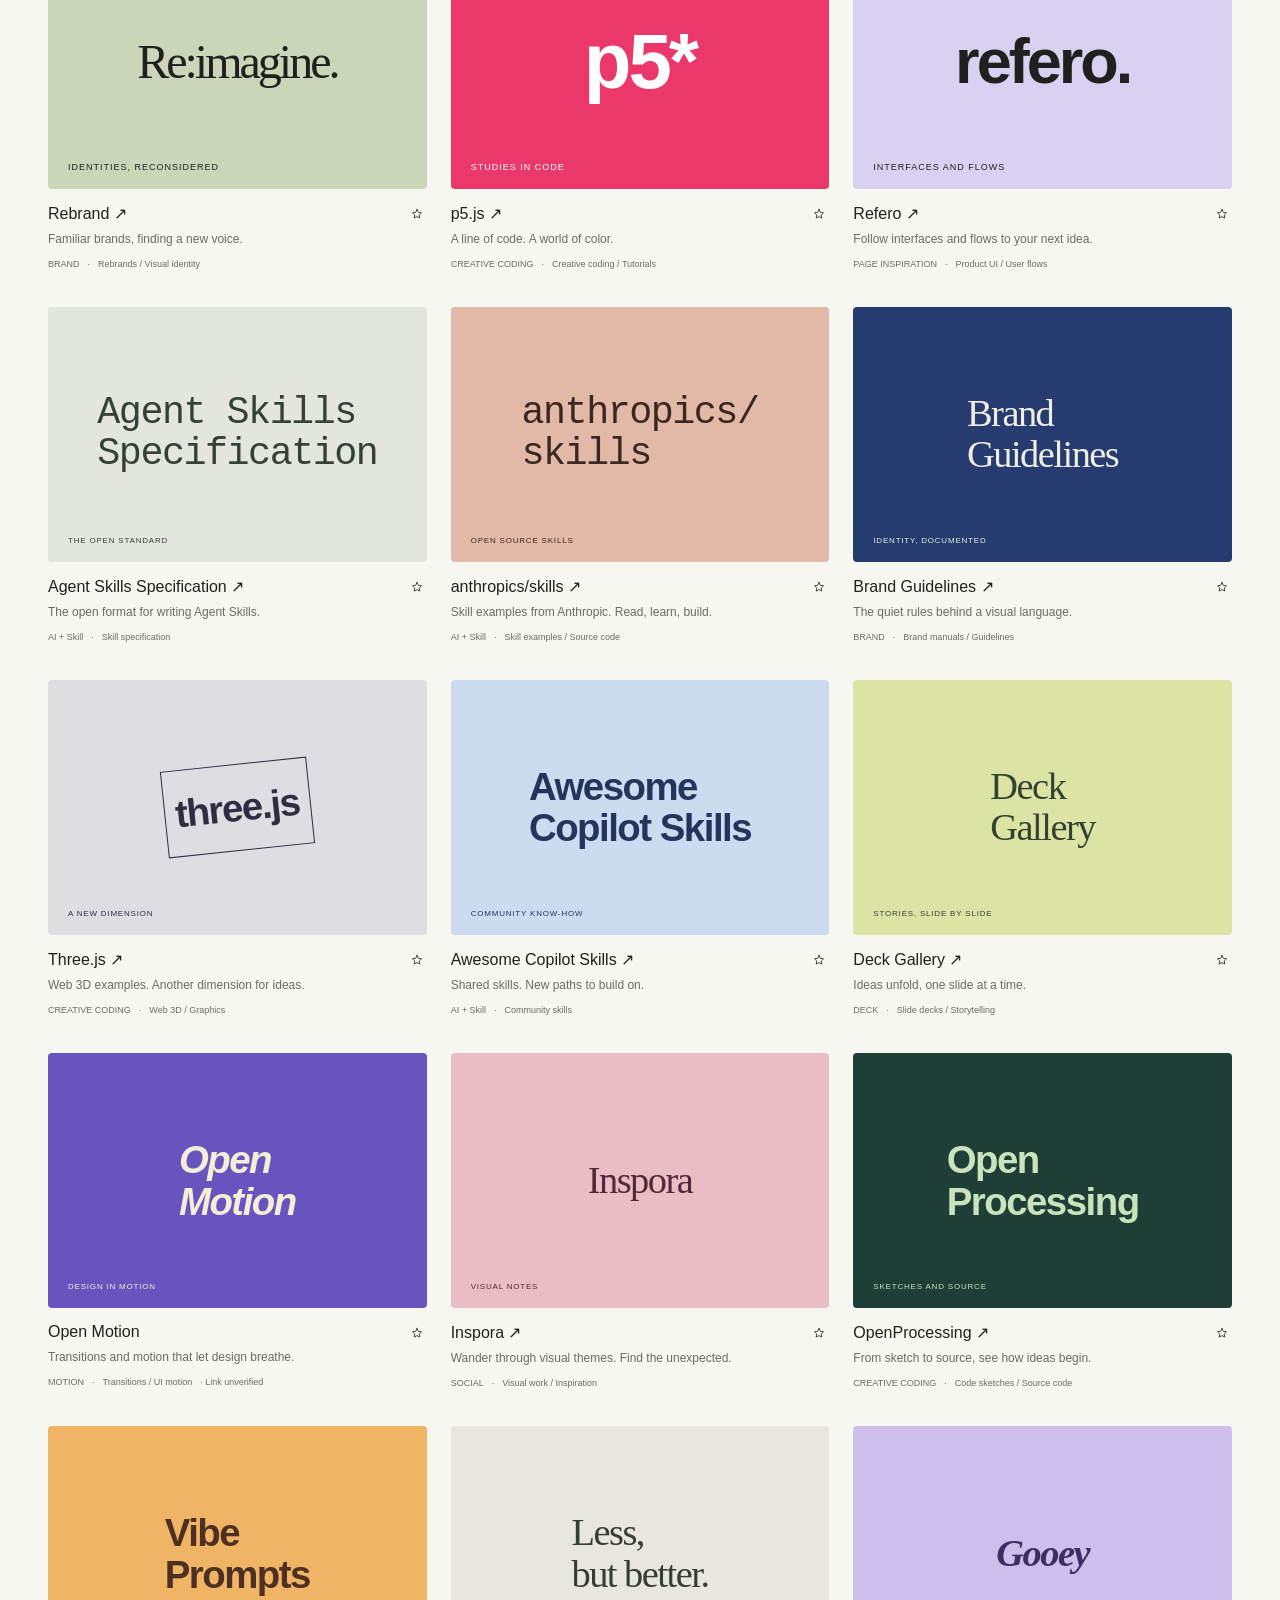
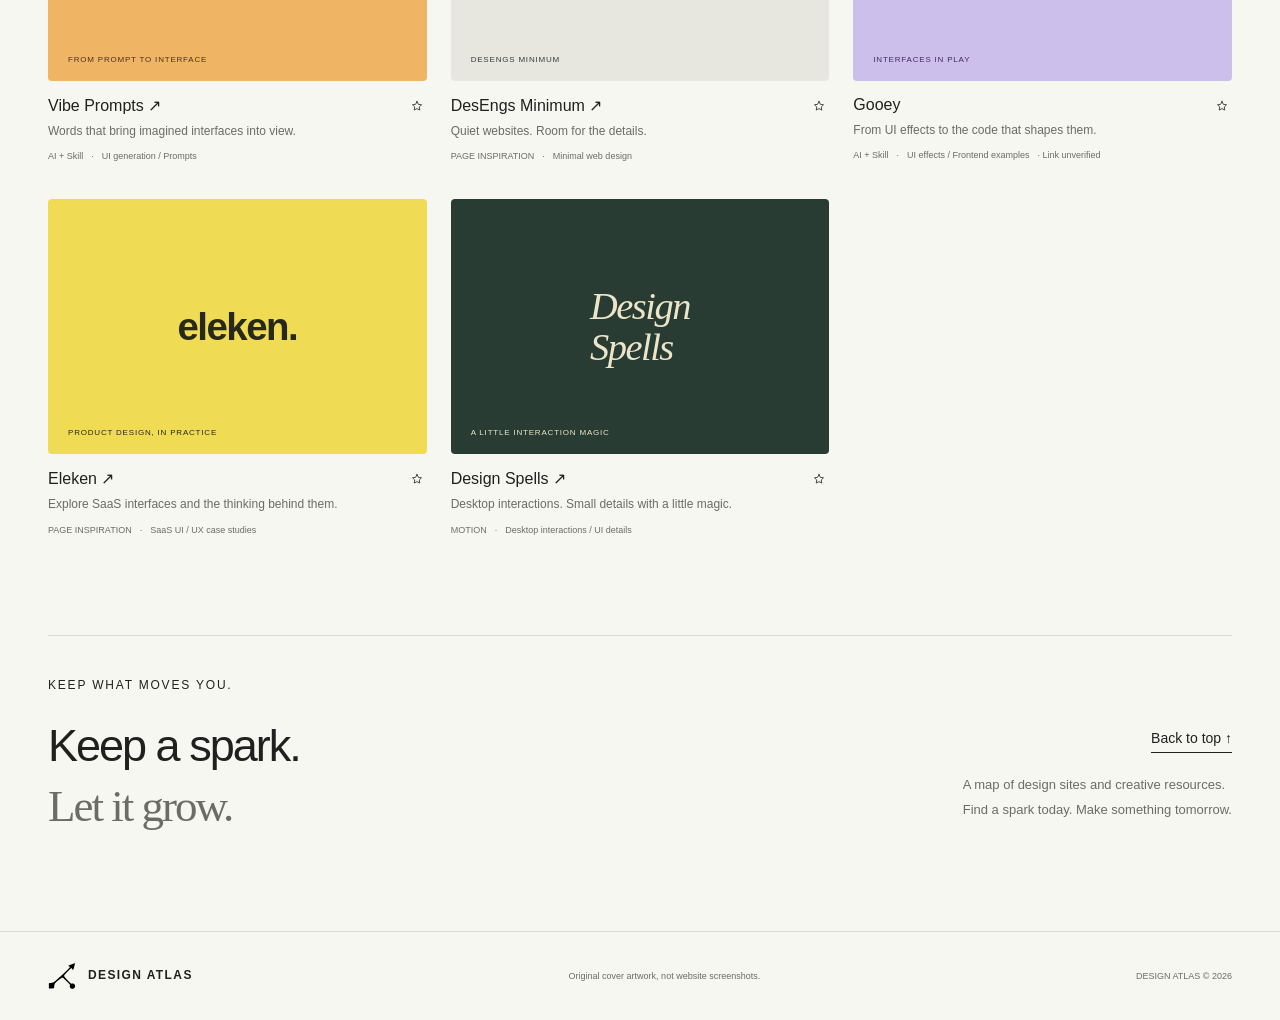
==== commit 06b0e060: "feat: add Eleken and Design Spells to Design Atlas" ====
--- a/prototype/preview.html
+++ b/prototype/preview.html
@@ -44,6 +44,8 @@
 .noscript{margin:0;padding:12px var(--space);background:var(--ink);color:#fff;text-align:center;font-size:14px}
 .save{position:relative}
 .save::before{content:"";position:absolute;inset:-12px}
+
+.eleken-art{background:#f0db55;color:#292919}.eleken-art .art-title{letter-spacing:-1.5px}.spells-art{background:#283c34;color:#ece5c9}.spells-art .art-title{font-family:Georgia,serif;font-weight:400;font-style:italic}
 </style></head>
 <body data-page="discover">
 <a class="skip" href="#library">Skip to collection</a>
@@ -78,7 +80,9 @@
  {"id":"openprocessing","name":"OpenProcessing","url":"https://openprocessing.org/","category":"CREATIVE CODING","contentType":"Code sketches / Source code","description":"From sketch to source, see how ideas begin.","art":"resource-art processing-art","title":"Open<br>Processing","label":"SKETCHES AND SOURCE"},
  {"id":"vibe-prompts","name":"Vibe Prompts","url":"https://vibeprompts.dev/","category":"AI + Skill","contentType":"UI generation / Prompts","description":"Words that bring imagined interfaces into view.","art":"resource-art vibe-art","title":"Vibe<br>Prompts","label":"FROM PROMPT TO INTERFACE"},
  {"id":"desengs-minimum","name":"DesEngs Minimum","url":"https://desengs.com/minimum/","category":"PAGE INSPIRATION","contentType":"Minimal web design","description":"Quiet websites. Room for the details.","art":"resource-art minimum-art","title":"Less,<br>but better.","label":"DESENGS MINIMUM"},
- {"id":"gooey","name":"Gooey","url":null,"category":"AI + Skill","contentType":"UI effects / Frontend examples","description":"From UI effects to the code that shapes them.","art":"resource-art gooey-art","title":"Gooey","label":"INTERFACES IN PLAY"}
+ {"id":"gooey","name":"Gooey","url":null,"category":"AI + Skill","contentType":"UI effects / Frontend examples","description":"From UI effects to the code that shapes them.","art":"resource-art gooey-art","title":"Gooey","label":"INTERFACES IN PLAY"},
+ {id:'eleken',name:'Eleken',url:'https://www.eleken.co/cases',category:'PAGE INSPIRATION',contentType:'SaaS UI / UX case studies',description:'Explore SaaS interfaces and the thinking behind them.',art:'resource-art eleken-art',title:'eleken.',label:'PRODUCT DESIGN, IN PRACTICE'},
+ {id:'design-spells',name:'Design Spells',url:'https://designspells.com/?tag=desktop',category:'MOTION',contentType:'Desktop interactions / UI details',description:'Desktop interactions. Small details with a little magic.',art:'resource-art spells-art',title:'Design<br>Spells',label:'A LITTLE INTERACTION MAGIC'}
 ];
 </script><script>const STORAGE_KEY='design-atlas-saved';
 const onlySaved=document.body.dataset.page==='favorites';
